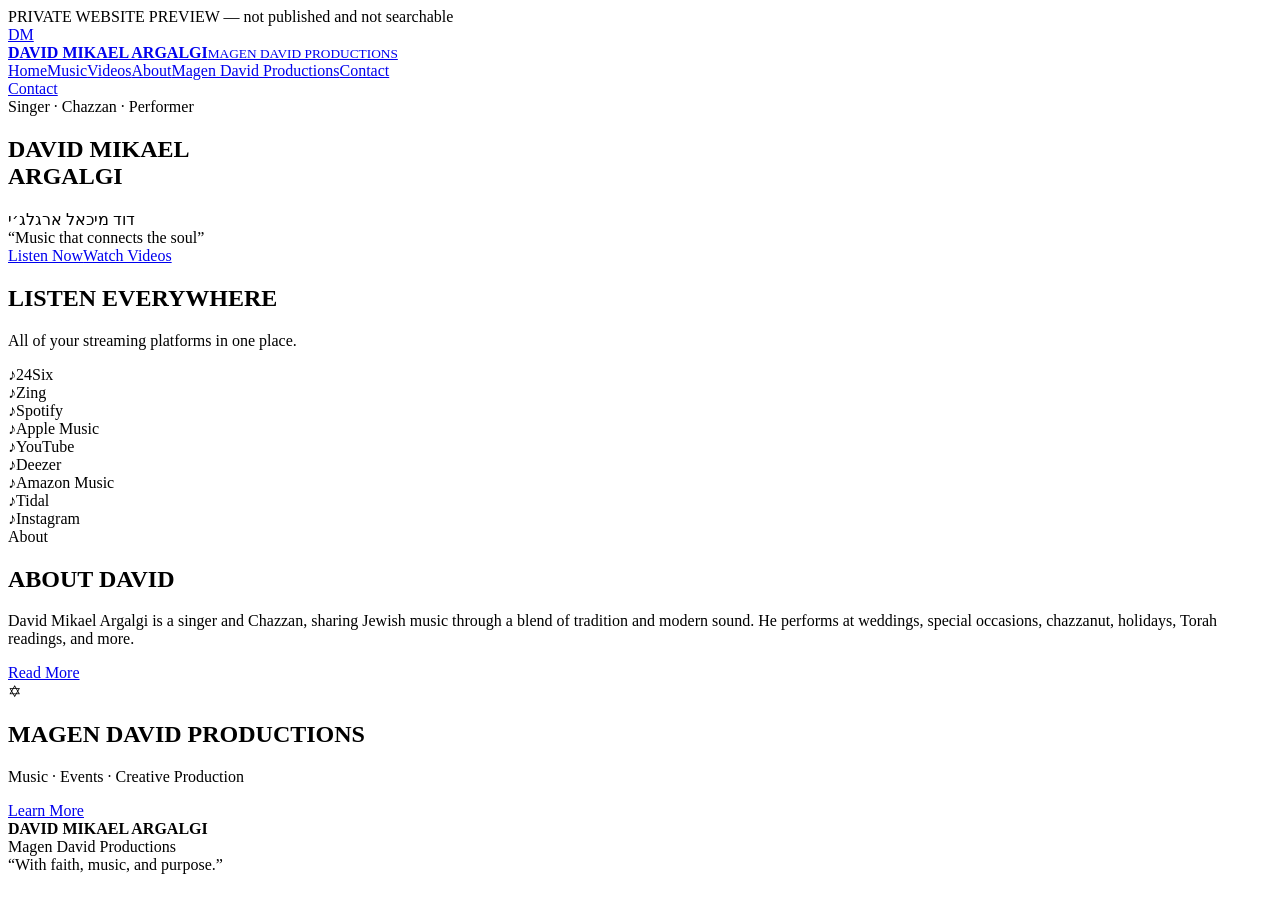
==== index.html @ 07eb775c "Add index.html" ====
<!doctype html><html><head>
<meta name="robots" content="noindex,nofollow,noarchive">
<meta charset="utf-8"><meta name="viewport" content="width=device-width,initial-scale=1"><title>David Mikael Argalgi</title><link rel="stylesheet" href="styles.css"></head><body><div class="private">PRIVATE WEBSITE PREVIEW — not published and not searchable</div><header><div class="wrap"><nav>
<a class="brand" href="index.html"><div class="dm">DM</div><div><b>DAVID MIKAEL ARGALGI</b><small>MAGEN DAVID PRODUCTIONS</small></div></a>
<div class="menu"><a href="index.html">Home</a><a href="music.html">Music</a><a href="videos.html">Videos</a><a href="about.html">About</a><a href="productions.html">Magen David Productions</a><a href="contact.html">Contact</a></div>
<a class="pill" href="contact.html">Contact</a></nav></div></header><main><section class="hero"><div class="wrap hero-grid"><div class="hero-art"><div class="head"></div><div class="body"></div></div><div><div class="eyebrow">Singer · Chazzan · Performer</div><h1>DAVID MIKAEL<br>ARGALGI</h1><div class="hebrew">דוד מיכאל ארגלג׳י</div><div class="tag">“Music that connects the soul”</div><div class="actions"><a class="btn" href="music.html">Listen Now</a><a class="btn ghost" href="videos.html">Watch Videos</a></div></div></div></section>
<section class="section"><div class="wrap"><h2>LISTEN EVERYWHERE</h2><p class="sub">All of your streaming platforms in one place.</p><div class="platforms"><div class="platform"><span>♪</span>24Six</div><div class="platform"><span>♪</span>Zing</div><div class="platform"><span>♪</span>Spotify</div><div class="platform"><span>♪</span>Apple Music</div><div class="platform"><span>♪</span>YouTube</div><div class="platform"><span>♪</span>Deezer</div><div class="platform"><span>♪</span>Amazon Music</div><div class="platform"><span>♪</span>Tidal</div><div class="platform"><span>♪</span>Instagram</div></div></div></section>
<section class="section"><div class="wrap split"><div><div class="eyebrow">About</div><h2>ABOUT DAVID</h2><p class="sub">David Mikael Argalgi is a singer and Chazzan, sharing Jewish music through a blend of tradition and modern sound. He performs at weddings, special occasions, chazzanut, holidays, Torah readings, and more.</p><a class="btn ghost" href="about.html">Read More</a></div><div class="photo"></div></div></section>
<section class="section"><div class="wrap split"><div><div class="star">✡</div><h2>MAGEN DAVID PRODUCTIONS</h2><p class="sub">Music · Events · Creative Production</p><a class="btn ghost" href="productions.html">Learn More</a></div><div class="photo"></div></div></section></main><footer><div class="wrap footer-row"><div><strong>DAVID MIKAEL ARGALGI</strong><div>Magen David Productions</div></div><div class="quote">“With faith, music, and purpose.”</div></div></footer></body></html>
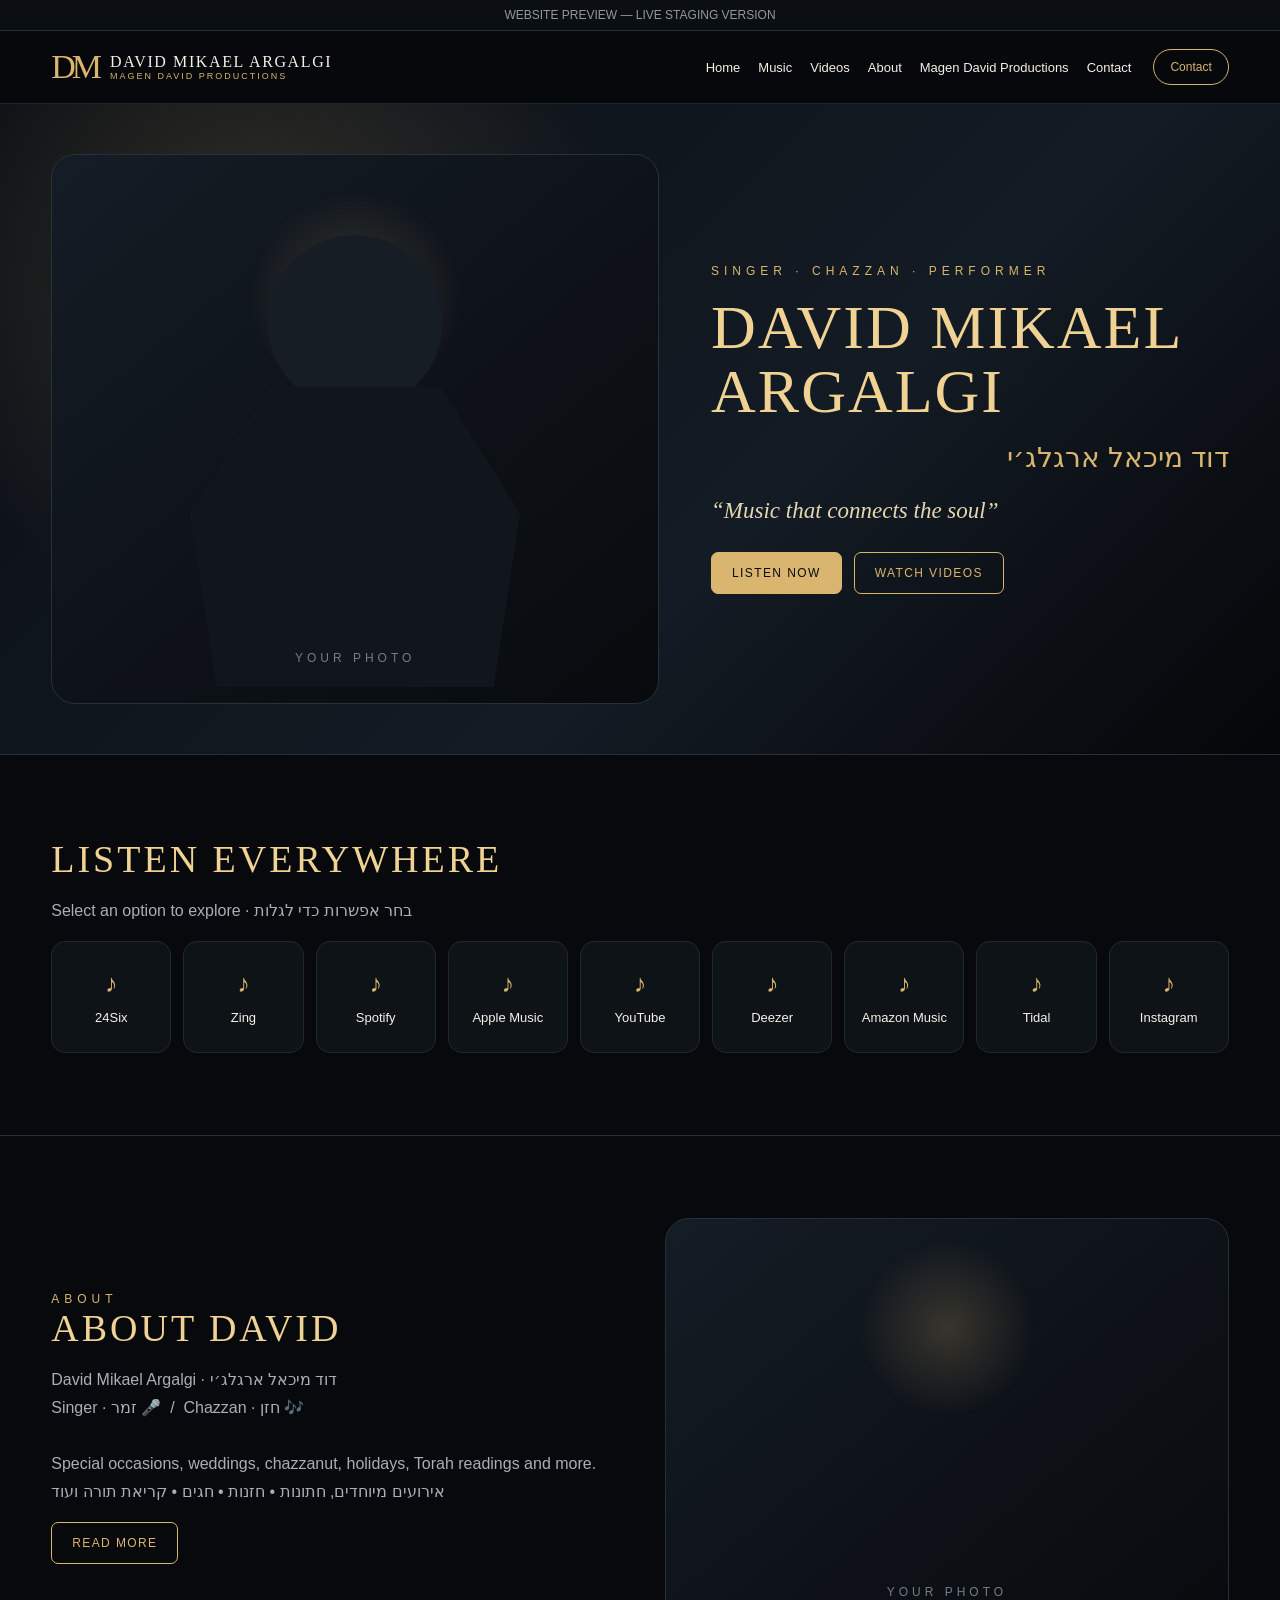
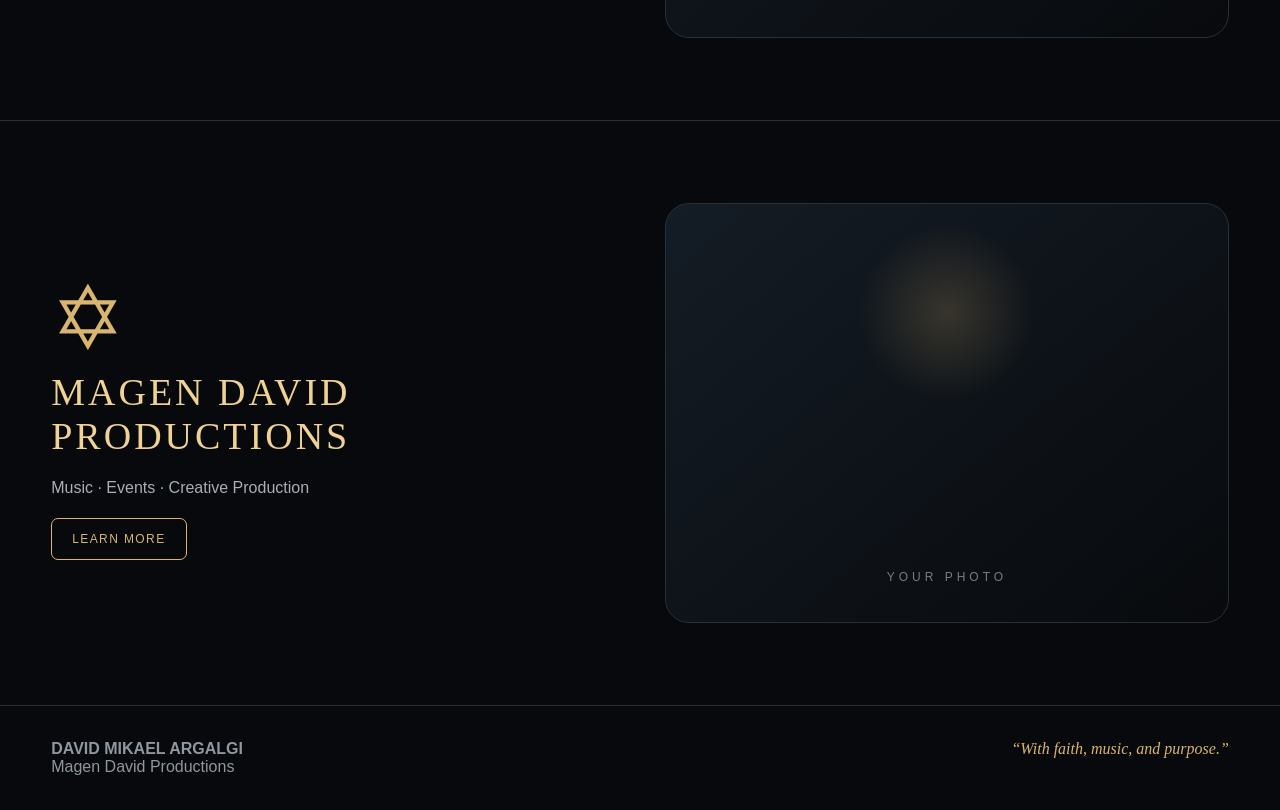
==== commit f06e3547: "Bring over HyperFollow artist info and platform links" ====
--- a/index.html
+++ b/index.html
@@ -1,9 +1,19 @@
 <!doctype html><html><head>
 <meta name="robots" content="noindex,nofollow,noarchive">
-<meta charset="utf-8"><meta name="viewport" content="width=device-width,initial-scale=1"><title>David Mikael Argalgi</title><link rel="stylesheet" href="styles.css"></head><body><div class="private">PRIVATE WEBSITE PREVIEW — not published and not searchable</div><header><div class="wrap"><nav>
+<meta charset="utf-8"><meta name="viewport" content="width=device-width,initial-scale=1"><title>David Mikael Argalgi</title><link rel="stylesheet" href="styles.css"></head><body><div class="private">WEBSITE PREVIEW — LIVE STAGING VERSION</div><header><div class="wrap"><nav>
 <a class="brand" href="index.html"><div class="dm">DM</div><div><b>DAVID MIKAEL ARGALGI</b><small>MAGEN DAVID PRODUCTIONS</small></div></a>
 <div class="menu"><a href="index.html">Home</a><a href="music.html">Music</a><a href="videos.html">Videos</a><a href="about.html">About</a><a href="productions.html">Magen David Productions</a><a href="contact.html">Contact</a></div>
 <a class="pill" href="contact.html">Contact</a></nav></div></header><main><section class="hero"><div class="wrap hero-grid"><div class="hero-art"><div class="head"></div><div class="body"></div></div><div><div class="eyebrow">Singer · Chazzan · Performer</div><h1>DAVID MIKAEL<br>ARGALGI</h1><div class="hebrew">דוד מיכאל ארגלג׳י</div><div class="tag">“Music that connects the soul”</div><div class="actions"><a class="btn" href="music.html">Listen Now</a><a class="btn ghost" href="videos.html">Watch Videos</a></div></div></div></section>
-<section class="section"><div class="wrap"><h2>LISTEN EVERYWHERE</h2><p class="sub">All of your streaming platforms in one place.</p><div class="platforms"><div class="platform"><span>♪</span>24Six</div><div class="platform"><span>♪</span>Zing</div><div class="platform"><span>♪</span>Spotify</div><div class="platform"><span>♪</span>Apple Music</div><div class="platform"><span>♪</span>YouTube</div><div class="platform"><span>♪</span>Deezer</div><div class="platform"><span>♪</span>Amazon Music</div><div class="platform"><span>♪</span>Tidal</div><div class="platform"><span>♪</span>Instagram</div></div></div></section>
-<section class="section"><div class="wrap split"><div><div class="eyebrow">About</div><h2>ABOUT DAVID</h2><p class="sub">David Mikael Argalgi is a singer and Chazzan, sharing Jewish music through a blend of tradition and modern sound. He performs at weddings, special occasions, chazzanut, holidays, Torah readings, and more.</p><a class="btn ghost" href="about.html">Read More</a></div><div class="photo"></div></div></section>
+<section class="section"><div class="wrap"><h2>LISTEN EVERYWHERE</h2><p class="sub">Select an option to explore · בחר אפשרות כדי לגלות</p><div class="platforms">
+<a class="platform" href="https://24six.app/app/music/artist/2127" target="_blank" rel="noopener"><span>♪</span>24Six</a>
+<a class="platform" href="https://zingmusic.app/?artistId=2364&name=David+Mikael+Argalgi" target="_blank" rel="noopener"><span>♪</span>Zing</a>
+<a class="platform" href="https://open.spotify.com/artist/0oJWUGHa7mTdT442J29AMF?si=l3yItfVrSNGdj_R5mQGTng" target="_blank" rel="noopener"><span>♪</span>Spotify</a>
+<a class="platform" href="https://music.apple.com/ca/artist/%D7%93%D7%95%D7%93-%D7%9E%D7%99%D7%9B%D7%90%D7%9C-%D7%90%D7%A8%D7%92%D7%9C%D7%92-%D7%99/1791434384" target="_blank" rel="noopener"><span>♪</span>Apple Music</a>
+<a class="platform" href="https://hyperfollow.com/DavidMikaelArgalgiMDArtworks" target="_blank" rel="noopener"><span>♪</span>YouTube</a>
+<a class="platform" href="https://www.deezer.com/en/artist/301963181" target="_blank" rel="noopener"><span>♪</span>Deezer</a>
+<a class="platform" href="https://music.amazon.ca/artists/B0DWHYQ7XH/david-mikael-argalgi" target="_blank" rel="noopener"><span>♪</span>Amazon Music</a>
+<a class="platform" href="https://hyperfollow.com/DavidMikaelArgalgiMDArtworks" target="_blank" rel="noopener"><span>♪</span>Tidal</a>
+<a class="platform" href="https://hyperfollow.com/DavidMikaelArgalgiMDArtworks" target="_blank" rel="noopener"><span>♪</span>Instagram</a>
+</div></div></section>
+<section class="section"><div class="wrap split"><div><div class="eyebrow">About</div><h2>ABOUT DAVID</h2><p class="sub">David Mikael Argalgi · דוד מיכאל ארגלג׳י<br>Singer · זמר 🎤 &nbsp;/&nbsp; Chazzan · חזן 🎶<br><br>Special occasions, weddings, chazzanut, holidays, Torah readings and more.<br>אירועים מיוחדים, חתונות • חזנות • חגים • קריאת תורה ועוד</p><a class="btn ghost" href="about.html">Read More</a></div><div class="photo"></div></div></section>
 <section class="section"><div class="wrap split"><div><div class="star">✡</div><h2>MAGEN DAVID PRODUCTIONS</h2><p class="sub">Music · Events · Creative Production</p><a class="btn ghost" href="productions.html">Learn More</a></div><div class="photo"></div></div></section></main><footer><div class="wrap footer-row"><div><strong>DAVID MIKAEL ARGALGI</strong><div>Magen David Productions</div></div><div class="quote">“With faith, music, and purpose.”</div></div></footer></body></html>
--- a/styles.css
+++ b/styles.css
@@ -0,0 +1,12 @@
+:root{--bg:#07090c;--panel:#0e1318;--gold:#d9b56f;--gold2:#efd294;--text:#f6f1e7;--muted:#a7afb8;--line:#26303a}
+*{box-sizing:border-box}html{scroll-behavior:smooth}body{margin:0;background:var(--bg);color:var(--text);font-family:Arial,sans-serif}a{text-decoration:none;color:inherit}.wrap{width:min(1180px,92%);margin:auto}
+.private{text-align:center;padding:8px;background:#0b0f14;color:#9098a2;border-bottom:1px solid var(--line);font-size:12px}
+header{position:sticky;top:0;z-index:20;background:rgba(7,9,12,.96);border-bottom:1px solid #1b232b}nav{min-height:72px;display:flex;align-items:center;gap:22px}.brand{display:flex;align-items:center;gap:12px;margin-right:auto}.dm{font:34px Georgia;color:var(--gold);letter-spacing:-4px}.brand b{font:16px Georgia;letter-spacing:1.6px}.brand small{display:block;color:var(--gold);letter-spacing:2px;font-size:9px}.menu{display:flex;gap:18px;font-size:13px}.menu a:hover{color:var(--gold)}.pill{border:1px solid var(--gold);padding:10px 16px;border-radius:999px;color:var(--gold);font-size:12px}
+.hero{min-height:650px;background:radial-gradient(circle at 20% 25%,rgba(217,181,111,.18),transparent 32%),linear-gradient(135deg,#0a0e13,#131b24 60%,#050608)}.hero-grid{min-height:650px;display:grid;grid-template-columns:1.08fr .92fr;gap:52px;align-items:center}.hero-art,.photo{border:1px solid #26313b;border-radius:24px;position:relative;overflow:hidden;background:radial-gradient(circle at 50% 26%,rgba(217,181,111,.2),transparent 21%),linear-gradient(140deg,#141c25,#080a0d)}.hero-art{height:550px}.hero-art:after,.photo:after{content:"YOUR PHOTO";position:absolute;left:0;right:0;bottom:38px;text-align:center;color:#747d87;letter-spacing:4px;font-size:12px}.head{position:absolute;left:50%;top:80px;transform:translateX(-50%);width:175px;height:175px;border-radius:50%;background:#171d24}.body{position:absolute;left:50%;top:232px;transform:translateX(-50%);width:330px;height:300px;background:#10161c;clip-path:polygon(24% 0,76% 0,100% 42%,92% 100%,8% 100%,0 42%)}
+.eyebrow{color:var(--gold);letter-spacing:5px;text-transform:uppercase;font-size:12px}h1,h2,h3{font-family:Georgia,serif;font-weight:400}h1{font-size:62px;line-height:1.02;letter-spacing:2px;color:var(--gold2);margin:18px 0}h2{font-size:38px;letter-spacing:3px;color:var(--gold2);margin:0 0 14px}.hebrew{direction:rtl;font-size:28px;color:var(--gold);margin-bottom:24px}.tag{font:italic 23px Georgia;color:#e6d6b2}.actions{display:flex;gap:12px;flex-wrap:wrap;margin-top:28px}.btn{display:inline-flex;padding:13px 20px;border:1px solid var(--gold);border-radius:7px;background:var(--gold);color:#0a0c0e;text-transform:uppercase;font-size:12px;letter-spacing:1.4px}.btn.ghost{background:transparent;color:var(--gold)}
+.section{padding:82px 0;border-top:1px solid var(--line)}.sub{color:var(--muted);line-height:1.75}.platforms{display:grid;grid-template-columns:repeat(9,1fr);gap:12px}.platform{background:var(--panel);border:1px solid #1f2831;border-radius:14px;min-height:112px;display:flex;flex-direction:column;align-items:center;justify-content:center;gap:12px;text-align:center;font-size:13px}.platform span{font-size:25px;color:var(--gold)}
+.split{display:grid;grid-template-columns:1fr 1fr;gap:50px;align-items:center}.photo{min-height:420px}.cards{display:grid;grid-template-columns:repeat(3,1fr);gap:22px}.card{background:var(--panel);border:1px solid #202a33;border-radius:16px;overflow:hidden}.cover{aspect-ratio:16/10;background:radial-gradient(circle at 38% 30%,rgba(217,181,111,.2),transparent 30%),linear-gradient(135deg,#18212a,#090c10);display:grid;place-items:center;text-align:center;padding:25px;color:var(--gold);font:25px Georgia}.card-body{padding:18px}
+.page-hero{text-align:center;padding:94px 0 50px;background:linear-gradient(180deg,#101720,#07090c)}.page-hero h1{font-size:52px}.service-grid{display:grid;grid-template-columns:repeat(6,1fr);gap:12px;margin-top:28px}.service{padding:20px 10px;background:var(--panel);border:1px solid #202a33;border-radius:12px;text-align:center;color:#e4d7ba;font-size:13px}.video{aspect-ratio:16/7;background:linear-gradient(135deg,#18212b,#080a0d);border:1px solid #26313c;border-radius:20px;display:grid;place-items:center;margin-bottom:24px}.play{width:72px;height:72px;border:2px solid var(--gold);border-radius:50%;display:grid;place-items:center;color:var(--gold);font-size:24px}.star{font-size:88px;color:var(--gold)}.contact-grid{display:grid;grid-template-columns:.9fr 1.1fr;gap:46px}.box{background:var(--panel);border:1px solid #202a33;border-radius:18px;padding:28px}.field{width:100%;padding:14px;margin:9px 0;background:#090c10;color:white;border:1px solid #323d47;border-radius:8px}textarea.field{min-height:130px}
+footer{padding:34px 0;border-top:1px solid var(--line);color:#8f979f}.footer-row{display:flex;justify-content:space-between;gap:20px}.quote{font:italic 16px Georgia;color:var(--gold)}
+@media(max-width:960px){.menu,.pill{display:none}.hero-grid{grid-template-columns:1fr;padding:48px 0}.platforms{grid-template-columns:repeat(3,1fr)}.cards{grid-template-columns:1fr 1fr}.split,.contact-grid{grid-template-columns:1fr}.service-grid{grid-template-columns:repeat(3,1fr)}h1{font-size:46px}}
+@media(max-width:620px){.platforms{grid-template-columns:repeat(2,1fr)}.cards{grid-template-columns:1fr}.service-grid{grid-template-columns:repeat(2,1fr)}h1{font-size:39px}.page-hero h1{font-size:40px}.section{padding:58px 0}}
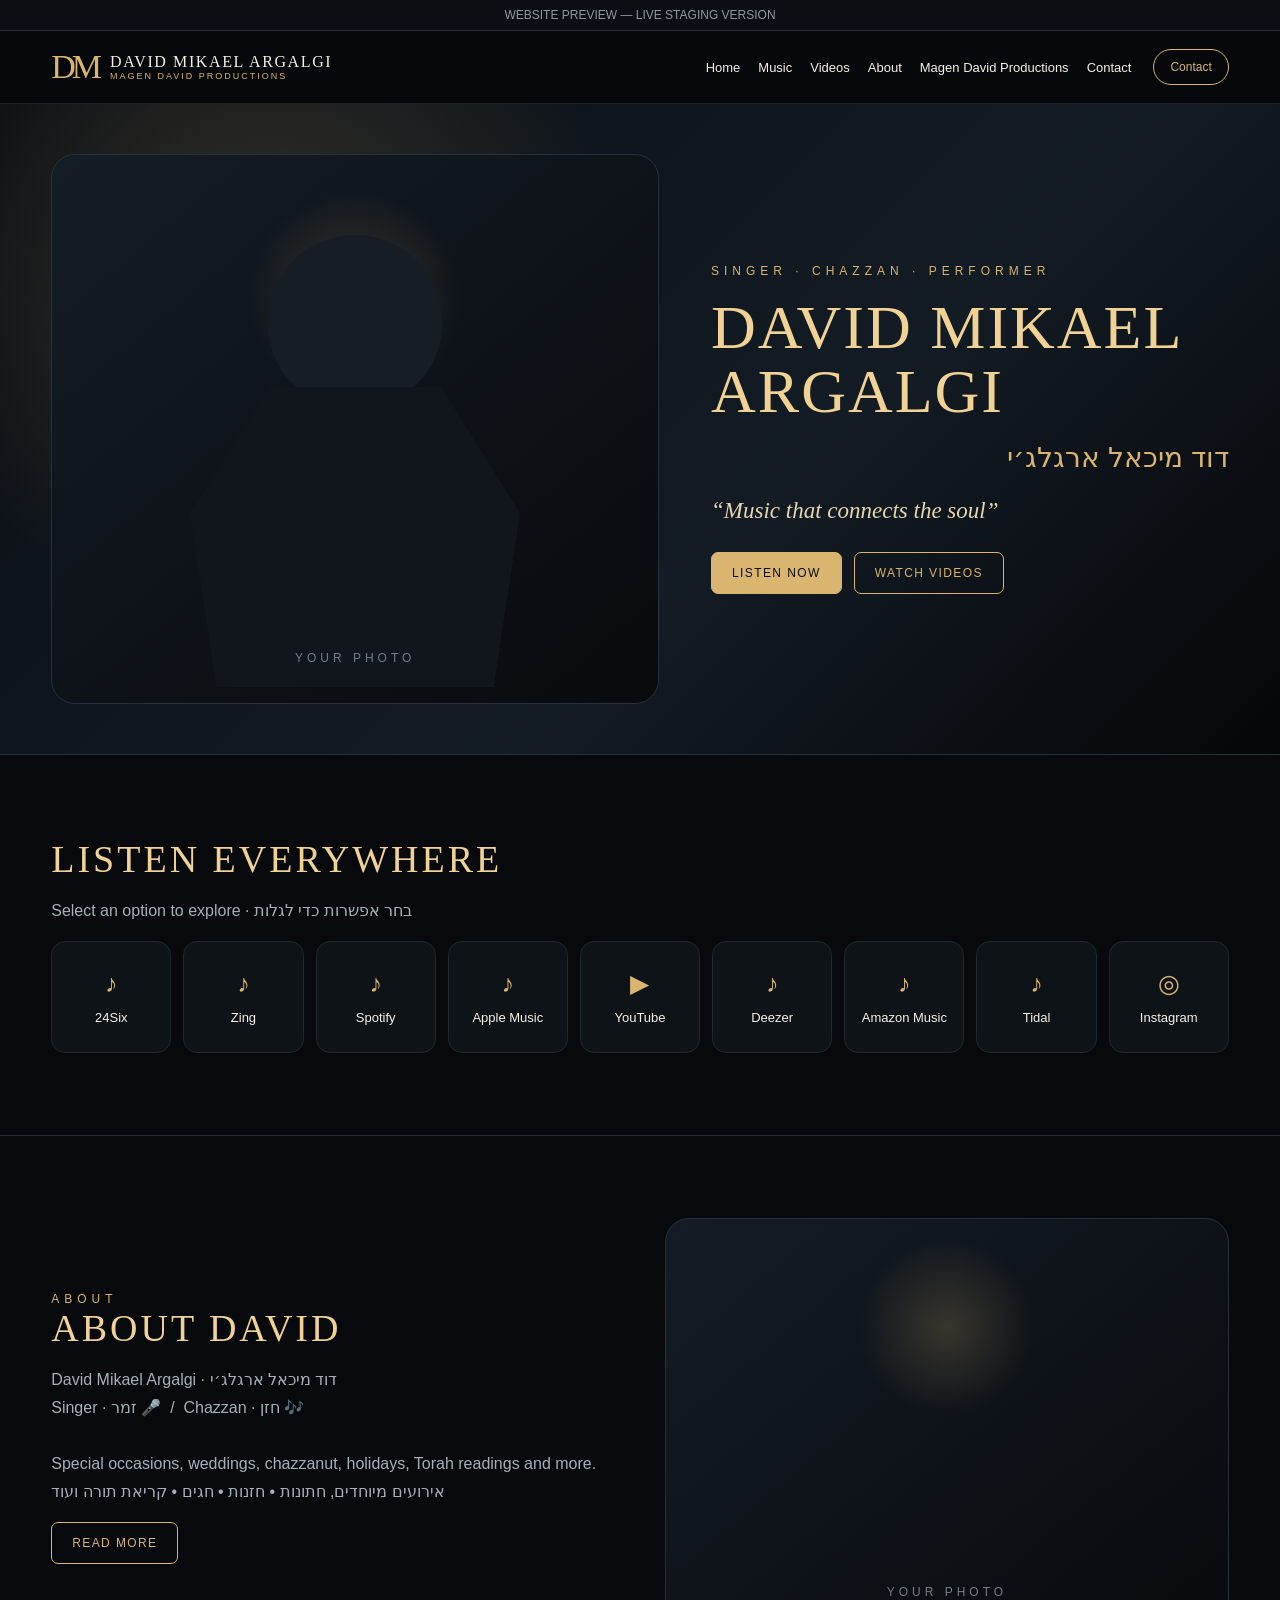
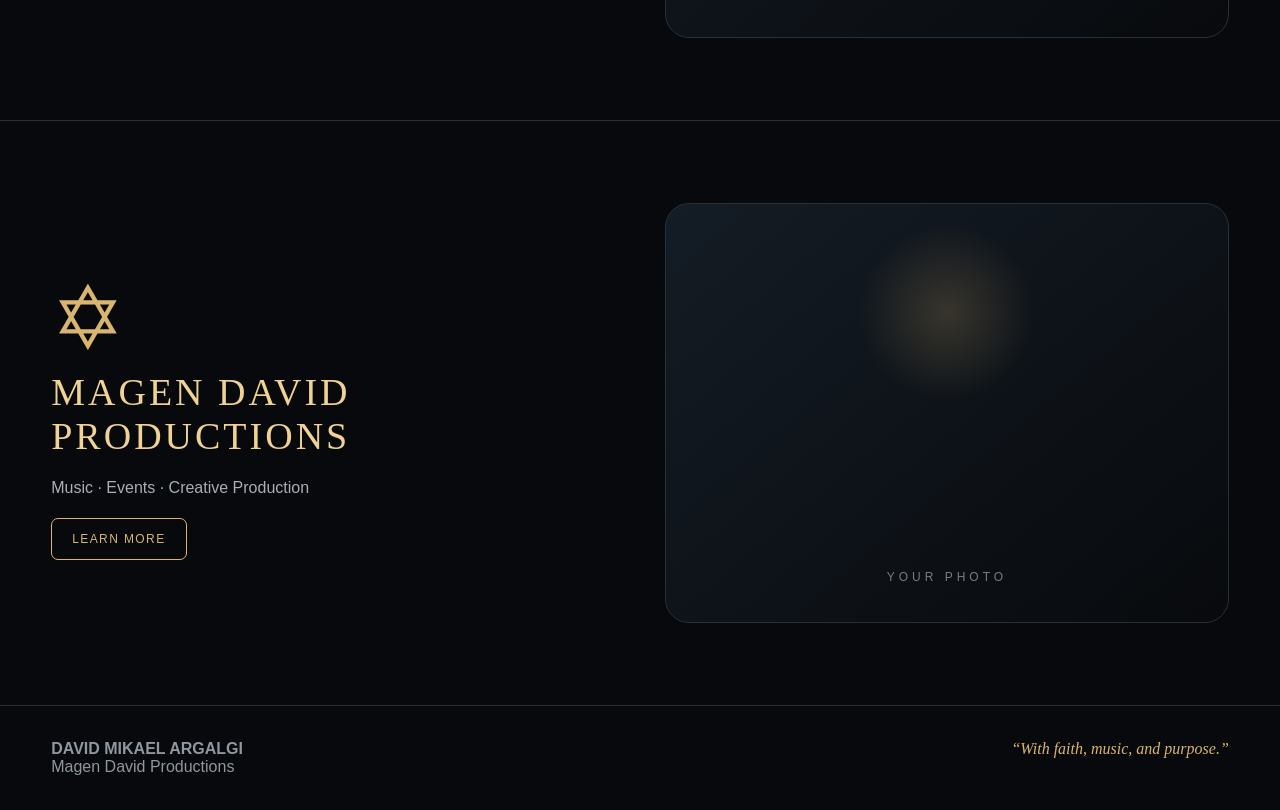
==== commit f80fd235: "Make all platform links direct and clickable" ====
--- a/index.html
+++ b/index.html
@@ -9,11 +9,11 @@
 <a class="platform" href="https://zingmusic.app/?artistId=2364&name=David+Mikael+Argalgi" target="_blank" rel="noopener"><span>♪</span>Zing</a>
 <a class="platform" href="https://open.spotify.com/artist/0oJWUGHa7mTdT442J29AMF?si=l3yItfVrSNGdj_R5mQGTng" target="_blank" rel="noopener"><span>♪</span>Spotify</a>
 <a class="platform" href="https://music.apple.com/ca/artist/%D7%93%D7%95%D7%93-%D7%9E%D7%99%D7%9B%D7%90%D7%9C-%D7%90%D7%A8%D7%92%D7%9C%D7%92-%D7%99/1791434384" target="_blank" rel="noopener"><span>♪</span>Apple Music</a>
-<a class="platform" href="https://hyperfollow.com/DavidMikaelArgalgiMDArtworks" target="_blank" rel="noopener"><span>♪</span>YouTube</a>
+<a class="platform" href="https://youtube.com/@davidmikaelargalgi?si=QwIEwX7VJF-QRdf5" target="_blank" rel="noopener"><span>▶</span>YouTube</a>
 <a class="platform" href="https://www.deezer.com/en/artist/301963181" target="_blank" rel="noopener"><span>♪</span>Deezer</a>
-<a class="platform" href="https://music.amazon.ca/artists/B0DWHYQ7XH/david-mikael-argalgi" target="_blank" rel="noopener"><span>♪</span>Amazon Music</a>
-<a class="platform" href="https://hyperfollow.com/DavidMikaelArgalgiMDArtworks" target="_blank" rel="noopener"><span>♪</span>Tidal</a>
-<a class="platform" href="https://hyperfollow.com/DavidMikaelArgalgiMDArtworks" target="_blank" rel="noopener"><span>♪</span>Instagram</a>
+<a class="platform" href="https://music.amazon.com/artists/B0DWHYQ7XH/david-mikael-argalgi?marketplaceId=ATVPDKIKX0DER&musicTerritory=US&ref=dm_sh_szl05YsQxeLDwyzhsnG6xoUm6" target="_blank" rel="noopener"><span>♪</span>Amazon Music</a>
+<a class="platform" href="https://tidal.com/artist/54154872/u" target="_blank" rel="noopener"><span>♪</span>Tidal</a>
+<a class="platform" href="https://instagram.com/davidmikaelofficial" target="_blank" rel="noopener"><span>◎</span>Instagram</a>
 </div></div></section>
 <section class="section"><div class="wrap split"><div><div class="eyebrow">About</div><h2>ABOUT DAVID</h2><p class="sub">David Mikael Argalgi · דוד מיכאל ארגלג׳י<br>Singer · זמר 🎤 &nbsp;/&nbsp; Chazzan · חזן 🎶<br><br>Special occasions, weddings, chazzanut, holidays, Torah readings and more.<br>אירועים מיוחדים, חתונות • חזנות • חגים • קריאת תורה ועוד</p><a class="btn ghost" href="about.html">Read More</a></div><div class="photo"></div></div></section>
 <section class="section"><div class="wrap split"><div><div class="star">✡</div><h2>MAGEN DAVID PRODUCTIONS</h2><p class="sub">Music · Events · Creative Production</p><a class="btn ghost" href="productions.html">Learn More</a></div><div class="photo"></div></div></section></main><footer><div class="wrap footer-row"><div><strong>DAVID MIKAEL ARGALGI</strong><div>Magen David Productions</div></div><div class="quote">“With faith, music, and purpose.”</div></div></footer></body></html>
